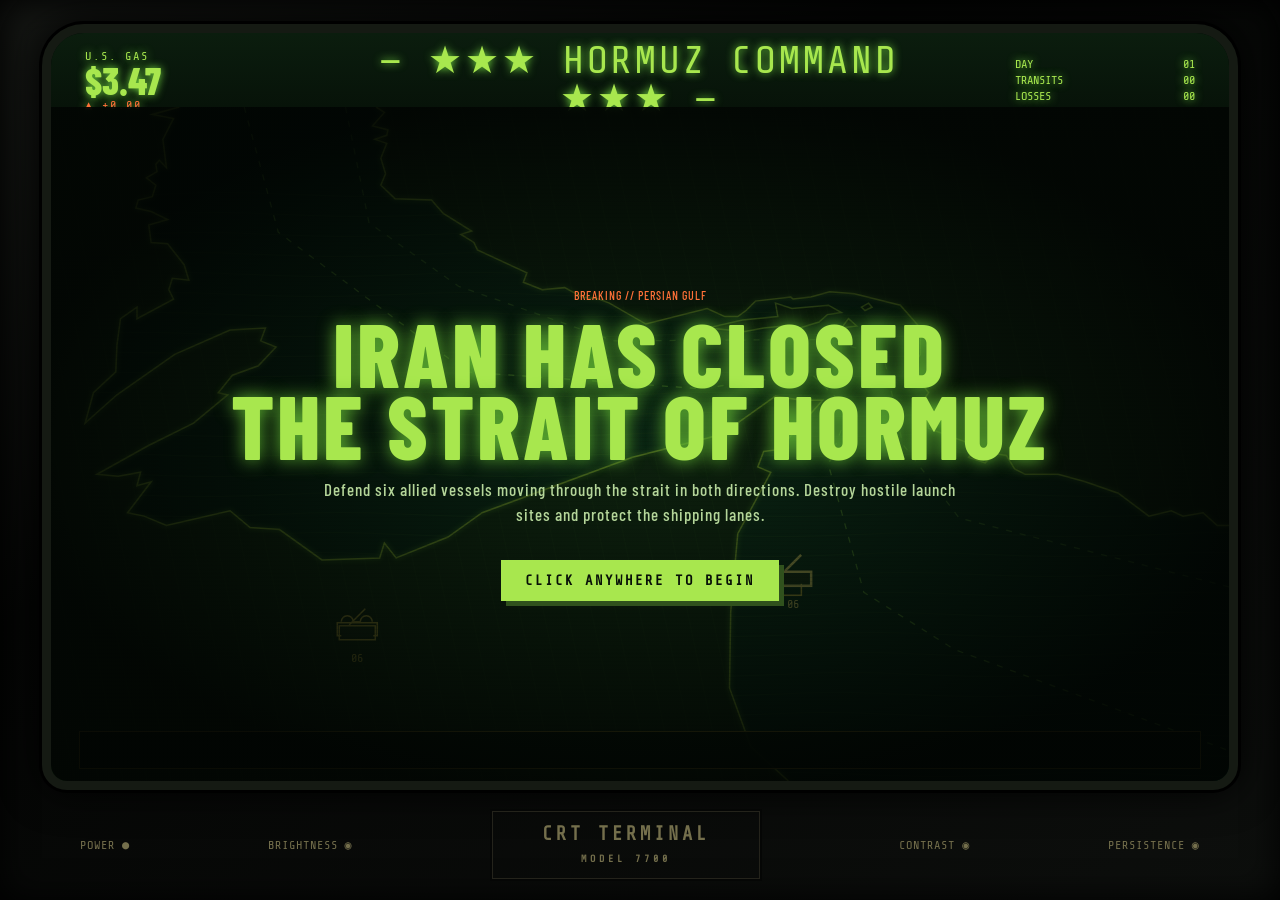
==== index.html @ 6b496e4e "Update campaign HUD and title" ====
<!doctype html><html lang="en"><head><meta charset="utf-8"><meta name="viewport" content="width=device-width,initial-scale=1"><meta name="theme-color" content="#071109"><title>Hormuz Command</title><link rel="stylesheet" href="style.css?v=20260803-19"></head><body>
<main id="cabinet"><section id="screen"><header class="hud"><section class="gas"><span class="label">U.S. GAS</span><strong id="gas-price">$3.47</strong><small id="gas-change">▲ +0.00</small></section><section class="title"><h1>— ★★★ HORMUZ COMMAND ★★★ —</h1></section><section class="score"><span>DAY <b id="day">01</b></span><span>TRANSITS <b id="transits">00</b></span><span>LOSSES <b id="losses">00</b></span></section></header>
<section id="stage"><canvas id="game"></canvas><span id="status" class="sr-only">STANDBY</span><div class="scanlines"></div>
<div id="intro" class="overlay"><p class="eyebrow">BREAKING // PERSIAN GULF</p><h2>IRAN HAS CLOSED<br>THE STRAIT OF HORMUZ</h2><p>Defend six allied vessels moving through the strait in both directions. Destroy hostile launch sites and protect the shipping lanes.</p><button id="start">CLICK ANYWHERE TO BEGIN</button></div>
<div id="result" class="overlay hidden"><p class="eyebrow">DAILY REPORT</p><h2 id="result-title">STRAIT HELD</h2><p id="result-copy"></p><button id="restart">CONTINUE</button></div>
<div id="ticker"><span id="ticker-text">IRAN HAS CLOSED THE STRAIT OF HORMUZ — CLICK ANYWHERE TO BEGIN — SIX VESSELS AWAIT TRANSIT —</span></div></section></section>
<footer><span>POWER ●</span><span>BRIGHTNESS ◉</span><strong>CRT TERMINAL<br><small>MODEL 7700</small></strong><span>CONTRAST ◉</span><span>PERSISTENCE ◉</span></footer></main><script src="game.js?v=20260803-19"></script></body></html>
---- style.css ----
@import url('https://fonts.googleapis.com/css2?family=Barlow+Condensed:wght@500;700;800&family=Share+Tech+Mono&display=swap');
:root{--green:#a8e74e;--amber:#dfc342;--orange:#ff7138;--dark:#020804}*{box-sizing:border-box}html,body{width:100%;height:100%;margin:0;overflow:hidden;background:#020302;color:var(--green);font-family:"Share Tech Mono",monospace}body{display:grid;place-items:center;background:radial-gradient(circle,#1a1b14,#020302 70%)}
#cabinet{width:min(100vw,1672px);height:100vh;padding:24px 42px 0;display:grid;grid-template-rows:1fr 110px;background:linear-gradient(145deg,#151714,#050605 35%,#0d0f0d);box-shadow:inset 0 0 35px #000,0 0 100px #000}#screen{min-height:0;display:grid;grid-template-rows:74px 1fr;border:9px solid #151a13;border-radius:42px 42px 25px 25px;overflow:hidden;background:#061009;box-shadow:inset 0 0 32px #000,0 0 0 3px #000,0 0 40px #000}
.hud{z-index:4;display:grid;grid-template-columns:1fr 2.4fr 1fr;align-items:center;padding:9px 34px;background:linear-gradient(#0b1d0e,#071309);text-shadow:0 0 9px #73d841}.hud section{display:flex;flex-direction:column}.label,.hud small{font-size:12px;letter-spacing:2px}.hud strong{font:800 38px/.9 "Barlow Condensed"}.gas small{color:var(--orange)}.title{text-align:center;align-items:center}.title h1{margin:0;font:500 clamp(23px,3vw,42px)/1 "Share Tech Mono";letter-spacing:3px}.score{align-items:flex-end;gap:2px;font-size:12px}.score span{display:flex;justify-content:space-between;width:180px}.score b{font-weight:400}
#stage{position:relative;min-height:0;overflow:hidden;cursor:crosshair}canvas{width:100%;height:100%;display:block}.scanlines{pointer-events:none;position:absolute;inset:0;z-index:3;opacity:.23;background:repeating-linear-gradient(0deg,transparent 0 3px,#000 4px);mix-blend-mode:multiply;box-shadow:inset 0 0 80px #000}
.sr-only{position:absolute;width:1px;height:1px;padding:0;margin:-1px;overflow:hidden;clip:rect(0,0,0,0);white-space:nowrap;border:0}
.overlay{position:absolute;z-index:6;inset:0;display:flex;flex-direction:column;align-items:center;justify-content:center;text-align:center;padding:30px;background:radial-gradient(ellipse,#06170999,#010402ef 75%)}.overlay.hidden{display:none}.eyebrow{margin:0 0 12px;color:var(--orange)!important;font-size:12px!important;letter-spacing:5px}.overlay h2{margin:0;font:800 clamp(42px,7vw,92px)/.8 "Barlow Condensed";letter-spacing:3px;text-shadow:0 0 18px #62b833}.overlay p{max-width:650px;color:#b5d69a;font:500 17px/1.45 "Barlow Condensed";letter-spacing:1px}button{margin-top:16px;padding:13px 24px;color:#071007;background:var(--green);border:0;font:700 14px "Share Tech Mono";letter-spacing:2px;cursor:pointer;box-shadow:5px 5px 0 #30511d}button:hover{background:#d2ff7c;transform:translateY(-2px)}
#ticker{position:absolute;z-index:5;left:28px;right:28px;bottom:12px;height:38px;overflow:hidden;color:#edc84a;background:#071108e8;border:1px solid #9c842d;font-size:16px;line-height:36px;letter-spacing:2px;white-space:nowrap}#ticker span{display:inline-block;padding-left:100%;animation:ticker 25s linear infinite}@keyframes ticker{to{transform:translateX(-100%)}}
footer{display:flex;align-items:center;justify-content:space-between;padding:0 38px;color:#746f4c;font-size:12px;letter-spacing:1px}footer strong{text-align:center;padding:12px 50px;border:2px solid #050605;box-shadow:inset 0 0 0 1px #24231b;font-size:19px;letter-spacing:4px}footer small{font-size:10px}
@media(max-width:760px){#cabinet{padding:8px 8px 0;grid-template-rows:1fr 55px}#screen{grid-template-rows:64px 1fr;border-width:5px;border-radius:24px}.hud{grid-template-columns:1fr 1.5fr 1fr;padding:7px 12px}.hud strong{font-size:27px}.title h1{font-size:19px}.score{font-size:10px}.score span{width:92px}.overlay p{font-size:14px}footer strong{padding:7px 12px;font-size:12px}footer span:nth-child(2),footer span:nth-child(4){display:none}}
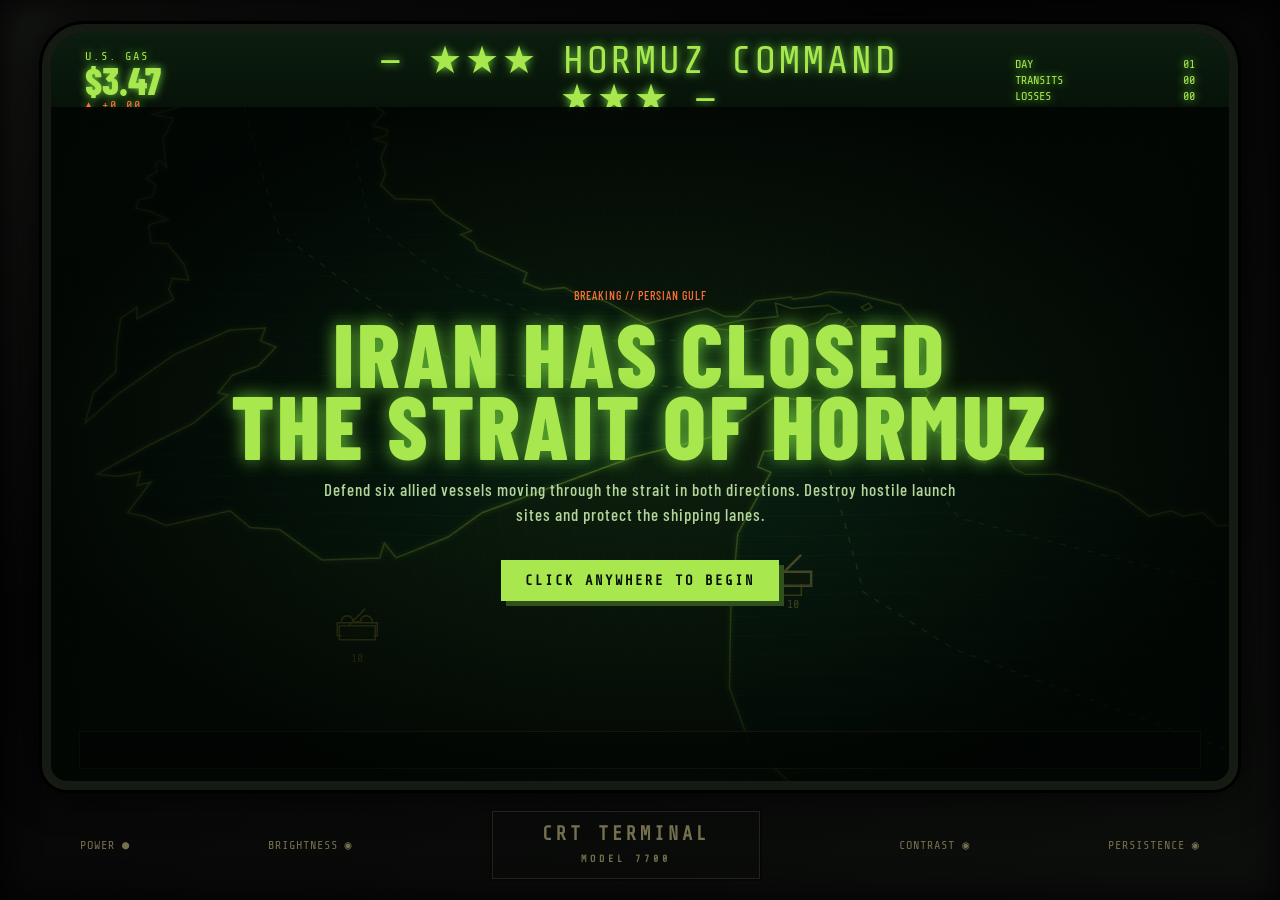
==== commit 45a80d94: "Advance gameplay asset cache key" ====
--- a/index.html
+++ b/index.html
@@ -1,7 +1,7 @@
-<!doctype html><html lang="en"><head><meta charset="utf-8"><meta name="viewport" content="width=device-width,initial-scale=1"><meta name="theme-color" content="#071109"><title>Hormuz Command</title><link rel="stylesheet" href="style.css?v=20260803-19"></head><body>
+<!doctype html><html lang="en"><head><meta charset="utf-8"><meta name="viewport" content="width=device-width,initial-scale=1"><meta name="theme-color" content="#071109"><title>Hormuz Command</title><link rel="stylesheet" href="style.css?v=20260803-20"></head><body>
 <main id="cabinet"><section id="screen"><header class="hud"><section class="gas"><span class="label">U.S. GAS</span><strong id="gas-price">$3.47</strong><small id="gas-change">▲ +0.00</small></section><section class="title"><h1>— ★★★ HORMUZ COMMAND ★★★ —</h1></section><section class="score"><span>DAY <b id="day">01</b></span><span>TRANSITS <b id="transits">00</b></span><span>LOSSES <b id="losses">00</b></span></section></header>
 <section id="stage"><canvas id="game"></canvas><span id="status" class="sr-only">STANDBY</span><div class="scanlines"></div>
 <div id="intro" class="overlay"><p class="eyebrow">BREAKING // PERSIAN GULF</p><h2>IRAN HAS CLOSED<br>THE STRAIT OF HORMUZ</h2><p>Defend six allied vessels moving through the strait in both directions. Destroy hostile launch sites and protect the shipping lanes.</p><button id="start">CLICK ANYWHERE TO BEGIN</button></div>
 <div id="result" class="overlay hidden"><p class="eyebrow">DAILY REPORT</p><h2 id="result-title">STRAIT HELD</h2><p id="result-copy"></p><button id="restart">CONTINUE</button></div>
 <div id="ticker"><span id="ticker-text">IRAN HAS CLOSED THE STRAIT OF HORMUZ — CLICK ANYWHERE TO BEGIN — SIX VESSELS AWAIT TRANSIT —</span></div></section></section>
-<footer><span>POWER ●</span><span>BRIGHTNESS ◉</span><strong>CRT TERMINAL<br><small>MODEL 7700</small></strong><span>CONTRAST ◉</span><span>PERSISTENCE ◉</span></footer></main><script src="game.js?v=20260803-19"></script></body></html>
+<footer><span>POWER ●</span><span>BRIGHTNESS ◉</span><strong>CRT TERMINAL<br><small>MODEL 7700</small></strong><span>CONTRAST ◉</span><span>PERSISTENCE ◉</span></footer></main><script src="game.js?v=20260803-20"></script></body></html>
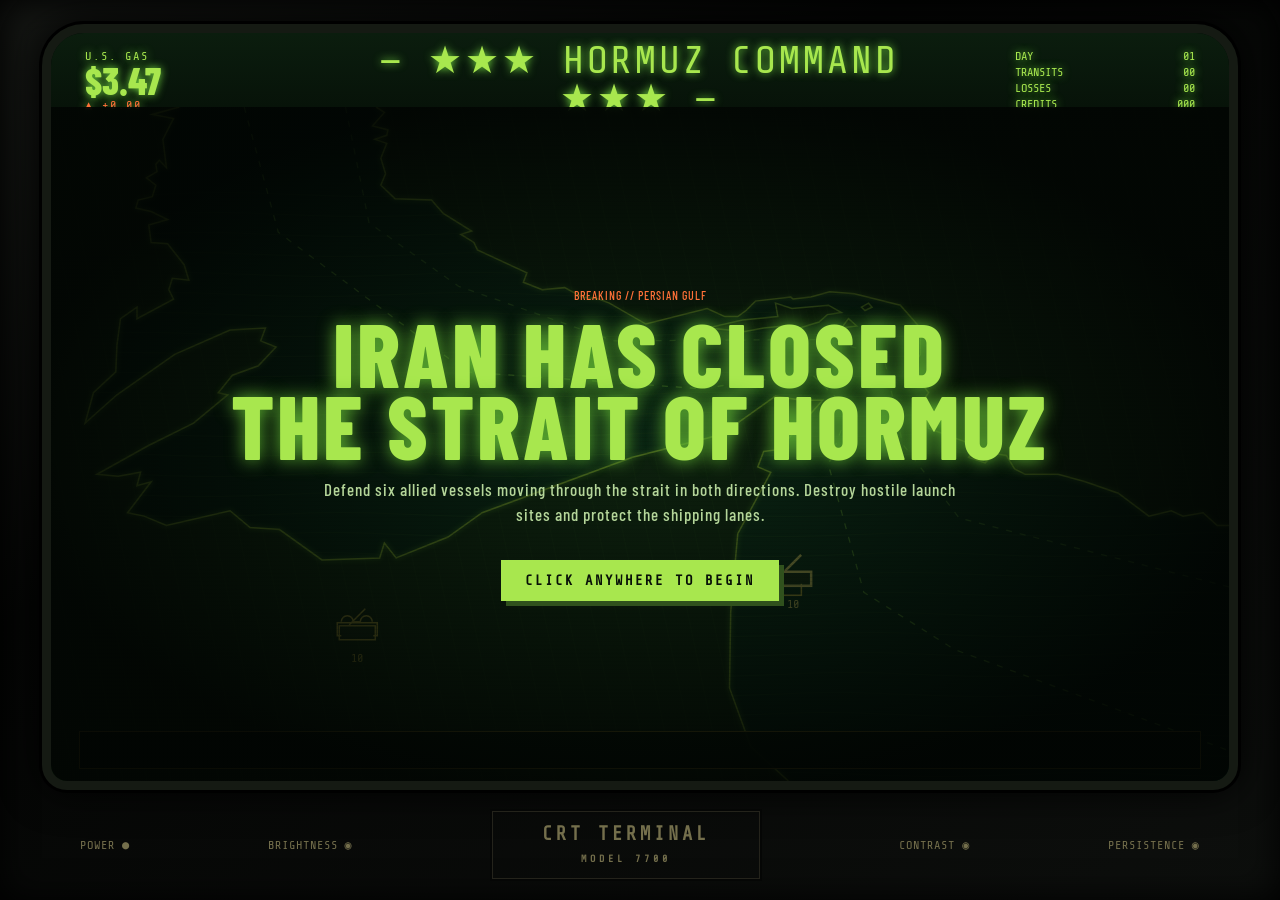
==== commit 1a89f3b7: "Add credits and upgrade store UI" ====
--- a/index.html
+++ b/index.html
@@ -1,7 +1,7 @@
-<!doctype html><html lang="en"><head><meta charset="utf-8"><meta name="viewport" content="width=device-width,initial-scale=1"><meta name="theme-color" content="#071109"><title>Hormuz Command</title><link rel="stylesheet" href="style.css?v=20260803-20"></head><body>
-<main id="cabinet"><section id="screen"><header class="hud"><section class="gas"><span class="label">U.S. GAS</span><strong id="gas-price">$3.47</strong><small id="gas-change">▲ +0.00</small></section><section class="title"><h1>— ★★★ HORMUZ COMMAND ★★★ —</h1></section><section class="score"><span>DAY <b id="day">01</b></span><span>TRANSITS <b id="transits">00</b></span><span>LOSSES <b id="losses">00</b></span></section></header>
+<!doctype html><html lang="en"><head><meta charset="utf-8"><meta name="viewport" content="width=device-width,initial-scale=1"><meta name="theme-color" content="#071109"><title>Hormuz Command</title><link rel="stylesheet" href="style.css?v=20260803-22"></head><body>
+<main id="cabinet"><section id="screen"><header class="hud"><section class="gas"><span class="label">U.S. GAS</span><strong id="gas-price">$3.47</strong><small id="gas-change">▲ +0.00</small></section><section class="title"><h1>— ★★★ HORMUZ COMMAND ★★★ —</h1></section><section class="score"><span>DAY <b id="day">01</b></span><span>TRANSITS <b id="transits">00</b></span><span>LOSSES <b id="losses">00</b></span><span>CREDITS <b id="credits">000</b></span></section></header>
 <section id="stage"><canvas id="game"></canvas><span id="status" class="sr-only">STANDBY</span><div class="scanlines"></div>
 <div id="intro" class="overlay"><p class="eyebrow">BREAKING // PERSIAN GULF</p><h2>IRAN HAS CLOSED<br>THE STRAIT OF HORMUZ</h2><p>Defend six allied vessels moving through the strait in both directions. Destroy hostile launch sites and protect the shipping lanes.</p><button id="start">CLICK ANYWHERE TO BEGIN</button></div>
-<div id="result" class="overlay hidden"><p class="eyebrow">DAILY REPORT</p><h2 id="result-title">STRAIT HELD</h2><p id="result-copy"></p><button id="restart">CONTINUE</button></div>
+<div id="result" class="overlay hidden"><p class="eyebrow">DAILY REPORT</p><h2 id="result-title">STRAIT HELD</h2><p id="result-copy"></p><div id="store" class="store hidden"></div><button id="restart">CONTINUE</button></div>
 <div id="ticker"><span id="ticker-text">IRAN HAS CLOSED THE STRAIT OF HORMUZ — CLICK ANYWHERE TO BEGIN — SIX VESSELS AWAIT TRANSIT —</span></div></section></section>
-<footer><span>POWER ●</span><span>BRIGHTNESS ◉</span><strong>CRT TERMINAL<br><small>MODEL 7700</small></strong><span>CONTRAST ◉</span><span>PERSISTENCE ◉</span></footer></main><script src="game.js?v=20260803-20"></script></body></html>
+<footer><span>POWER ●</span><span>BRIGHTNESS ◉</span><strong>CRT TERMINAL<br><small>MODEL 7700</small></strong><span>CONTRAST ◉</span><span>PERSISTENCE ◉</span></footer></main><script src="game.js?v=20260803-22"></script></body></html>
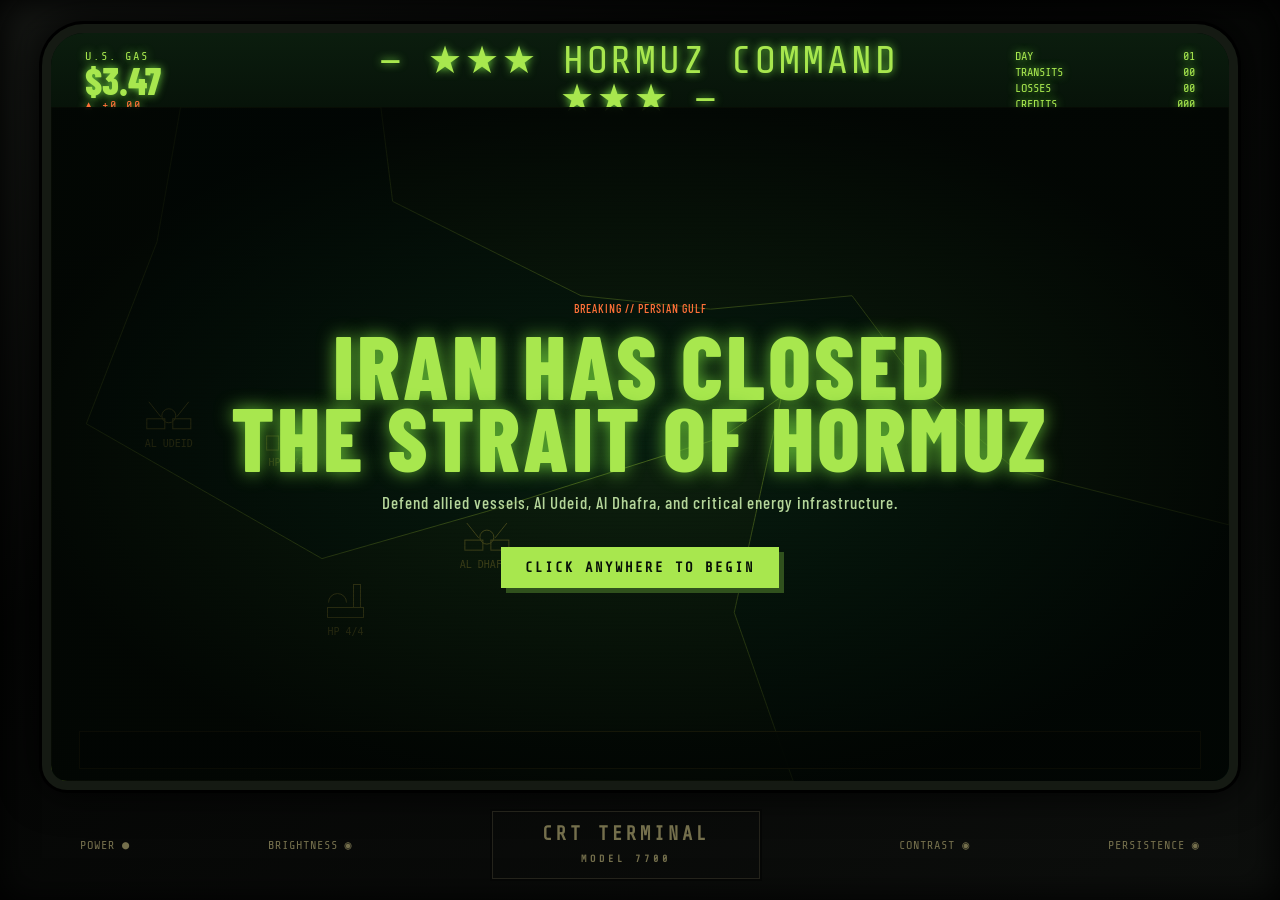
==== commit e3b39ebc: "Wire revised defense scenario" ====
--- a/index.html
+++ b/index.html
@@ -1,7 +1,7 @@
-<!doctype html><html lang="en"><head><meta charset="utf-8"><meta name="viewport" content="width=device-width,initial-scale=1"><meta name="theme-color" content="#071109"><title>Hormuz Command</title><link rel="stylesheet" href="style.css?v=20260803-22"></head><body>
+<!doctype html><html lang="en"><head><meta charset="utf-8"><meta name="viewport" content="width=device-width,initial-scale=1"><meta name="theme-color" content="#071109"><title>Hormuz Command</title><link rel="stylesheet" href="style.css?v=20260804-2"></head><body>
 <main id="cabinet"><section id="screen"><header class="hud"><section class="gas"><span class="label">U.S. GAS</span><strong id="gas-price">$3.47</strong><small id="gas-change">▲ +0.00</small></section><section class="title"><h1>— ★★★ HORMUZ COMMAND ★★★ —</h1></section><section class="score"><span>DAY <b id="day">01</b></span><span>TRANSITS <b id="transits">00</b></span><span>LOSSES <b id="losses">00</b></span><span>CREDITS <b id="credits">000</b></span></section></header>
 <section id="stage"><canvas id="game"></canvas><span id="status" class="sr-only">STANDBY</span><div class="scanlines"></div>
-<div id="intro" class="overlay"><p class="eyebrow">BREAKING // PERSIAN GULF</p><h2>IRAN HAS CLOSED<br>THE STRAIT OF HORMUZ</h2><p>Defend six allied vessels moving through the strait in both directions. Destroy hostile launch sites and protect the shipping lanes.</p><button id="start">CLICK ANYWHERE TO BEGIN</button></div>
+<div id="intro" class="overlay"><p class="eyebrow">BREAKING // PERSIAN GULF</p><h2>IRAN HAS CLOSED<br>THE STRAIT OF HORMUZ</h2><p>Defend allied vessels, Al Udeid, Al Dhafra, and critical energy infrastructure.</p><button id="start">CLICK ANYWHERE TO BEGIN</button></div>
 <div id="result" class="overlay hidden"><p class="eyebrow">DAILY REPORT</p><h2 id="result-title">STRAIT HELD</h2><p id="result-copy"></p><div id="store" class="store hidden"></div><button id="restart">CONTINUE</button></div>
-<div id="ticker"><span id="ticker-text">IRAN HAS CLOSED THE STRAIT OF HORMUZ — CLICK ANYWHERE TO BEGIN — SIX VESSELS AWAIT TRANSIT —</span></div></section></section>
-<footer><span>POWER ●</span><span>BRIGHTNESS ◉</span><strong>CRT TERMINAL<br><small>MODEL 7700</small></strong><span>CONTRAST ◉</span><span>PERSISTENCE ◉</span></footer></main><script src="game.js?v=20260803-22"></script></body></html>
+<div id="ticker"><span id="ticker-text">IRAN HAS CLOSED THE STRAIT OF HORMUZ — CLICK ANYWHERE TO BEGIN —</span></div></section></section>
+<footer><span>POWER ●</span><span>BRIGHTNESS ◉</span><strong>CRT TERMINAL<br><small>MODEL 7700</small></strong><span>CONTRAST ◉</span><span>PERSISTENCE ◉</span></footer></main><script src="game-v2.js?v=20260804-2"></script></body></html>
--- a/style.css
+++ b/style.css
@@ -9,3 +9,6 @@
 footer{display:flex;align-items:center;justify-content:space-between;padding:0 38px;color:#746f4c;font-size:12px;letter-spacing:1px}footer strong{text-align:center;padding:12px 50px;border:2px solid #050605;box-shadow:inset 0 0 0 1px #24231b;font-size:19px;letter-spacing:4px}footer small{font-size:10px}
 @media(max-width:760px){#cabinet{padding:8px 8px 0;grid-template-rows:1fr 55px}#screen{grid-template-rows:64px 1fr;border-width:5px;border-radius:24px}.hud{grid-template-columns:1fr 1.5fr 1fr;padding:7px 12px}.hud strong{font-size:27px}.title h1{font-size:19px}.score{font-size:10px}.score span{width:92px}.overlay p{font-size:14px}footer strong{padding:7px 12px;font-size:12px}footer span:nth-child(2),footer span:nth-child(4){display:none}}
 
+
+.store{display:grid;grid-template-columns:repeat(3,minmax(150px,1fr));gap:12px;width:min(760px,92vw);margin:8px 0}.store.hidden{display:none}.upgrade{display:flex;flex-direction:column;gap:5px;align-items:center;margin:0;padding:12px 10px;background:#162b15;color:var(--green);border:1px solid #6e9d35;box-shadow:3px 3px 0 #203b17}.upgrade strong{font:700 15px "Barlow Condensed";letter-spacing:1px}.upgrade span,.upgrade small{font:11px "Share Tech Mono"}.upgrade:disabled{opacity:.55;cursor:default}.overlay:has(.store:not(.hidden)) h2{font-size:clamp(34px,5vw,64px)}
+@media(max-width:760px){.store{grid-template-columns:1fr;gap:6px}.upgrade{padding:7px}.overlay:has(.store:not(.hidden)){justify-content:flex-start;padding-top:24px;overflow:auto}}
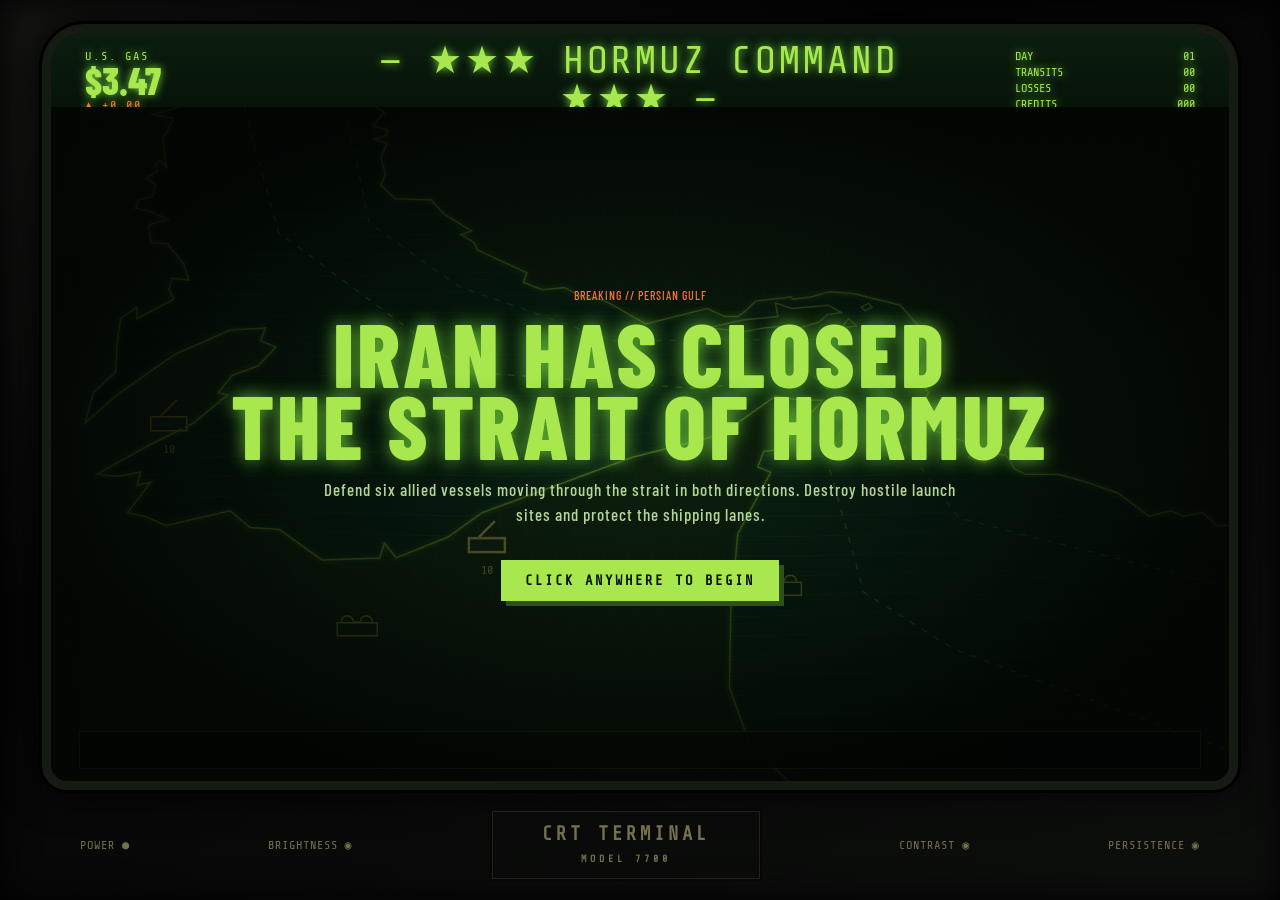
==== commit 160f0c64: "Load base configuration" ====
--- a/index.html
+++ b/index.html
@@ -1,7 +1,7 @@
-<!doctype html><html lang="en"><head><meta charset="utf-8"><meta name="viewport" content="width=device-width,initial-scale=1"><meta name="theme-color" content="#071109"><title>Hormuz Command</title><link rel="stylesheet" href="style.css?v=20260804-2"></head><body>
+<!doctype html><html lang="en"><head><meta charset="utf-8"><meta name="viewport" content="width=device-width,initial-scale=1"><meta name="theme-color" content="#071109"><title>Hormuz Command</title><link rel="stylesheet" href="style.css?v=20260803-22"></head><body>
 <main id="cabinet"><section id="screen"><header class="hud"><section class="gas"><span class="label">U.S. GAS</span><strong id="gas-price">$3.47</strong><small id="gas-change">▲ +0.00</small></section><section class="title"><h1>— ★★★ HORMUZ COMMAND ★★★ —</h1></section><section class="score"><span>DAY <b id="day">01</b></span><span>TRANSITS <b id="transits">00</b></span><span>LOSSES <b id="losses">00</b></span><span>CREDITS <b id="credits">000</b></span></section></header>
 <section id="stage"><canvas id="game"></canvas><span id="status" class="sr-only">STANDBY</span><div class="scanlines"></div>
-<div id="intro" class="overlay"><p class="eyebrow">BREAKING // PERSIAN GULF</p><h2>IRAN HAS CLOSED<br>THE STRAIT OF HORMUZ</h2><p>Defend allied vessels, Al Udeid, Al Dhafra, and critical energy infrastructure.</p><button id="start">CLICK ANYWHERE TO BEGIN</button></div>
+<div id="intro" class="overlay"><p class="eyebrow">BREAKING // PERSIAN GULF</p><h2>IRAN HAS CLOSED<br>THE STRAIT OF HORMUZ</h2><p>Defend six allied vessels moving through the strait in both directions. Destroy hostile launch sites and protect the shipping lanes.</p><button id="start">CLICK ANYWHERE TO BEGIN</button></div>
 <div id="result" class="overlay hidden"><p class="eyebrow">DAILY REPORT</p><h2 id="result-title">STRAIT HELD</h2><p id="result-copy"></p><div id="store" class="store hidden"></div><button id="restart">CONTINUE</button></div>
-<div id="ticker"><span id="ticker-text">IRAN HAS CLOSED THE STRAIT OF HORMUZ — CLICK ANYWHERE TO BEGIN —</span></div></section></section>
-<footer><span>POWER ●</span><span>BRIGHTNESS ◉</span><strong>CRT TERMINAL<br><small>MODEL 7700</small></strong><span>CONTRAST ◉</span><span>PERSISTENCE ◉</span></footer></main><script src="game-v2.js?v=20260804-2"></script></body></html>+<div id="ticker"><span id="ticker-text">IRAN HAS CLOSED THE STRAIT OF HORMUZ — CLICK ANYWHERE TO BEGIN — SIX VESSELS AWAIT TRANSIT —</span></div></section></section>
+<footer><span>POWER ●</span><span>BRIGHTNESS ◉</span><strong>CRT TERMINAL<br><small>MODEL 7700</small></strong><span>CONTRAST ◉</span><span>PERSISTENCE ◉</span></footer></main><script src="game.js?v=20260803-22"></script><script src="base-config.js"></script></body></html>
